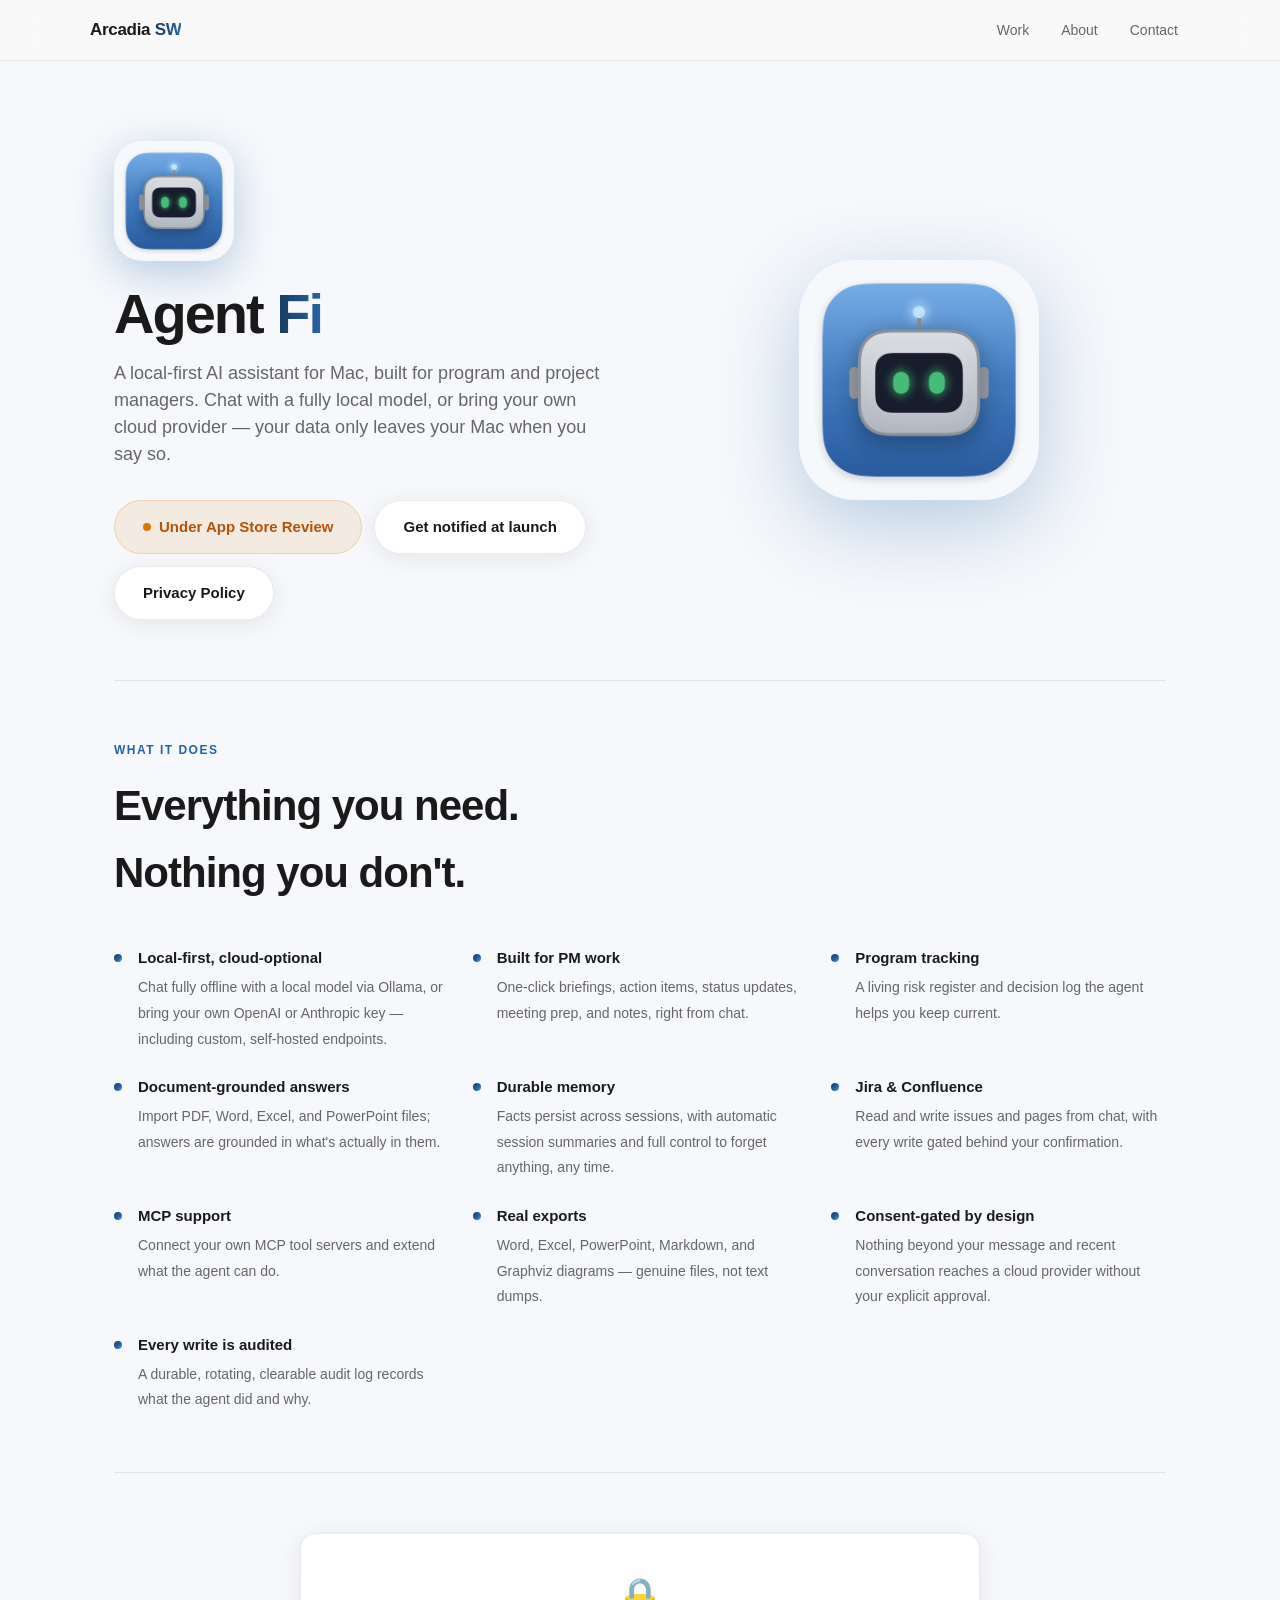
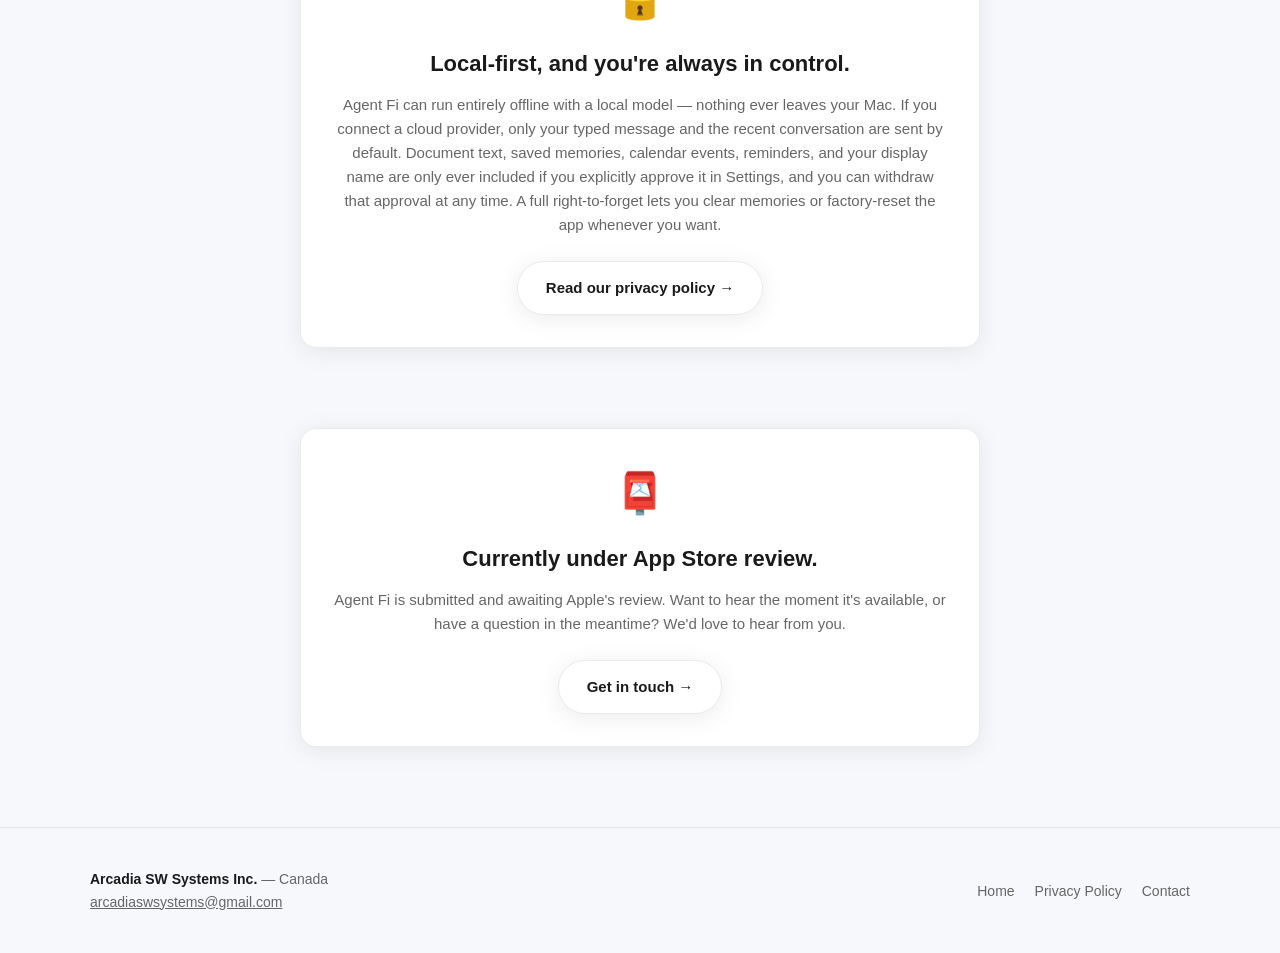
==== agent-fi/index.html @ 903f8746 "Add Agent Fi app page and cover it in the privacy policy Agent Fi for Mac is listed as Under App Sto" ====
<!DOCTYPE html>
<html lang="en">
<head>
  <meta charset="UTF-8" />
  <meta name="viewport" content="width=device-width, initial-scale=1.0" />
  <title>Agent Fi — Local-first AI assistant for Mac</title>
  <meta name="description" content="Agent Fi is a local-first AI assistant for Mac. Chat fully offline with a local model or bring your own OpenAI/Anthropic key, ground answers in your own documents, and manage Jira, Confluence, calendar, and reminders — with a consent gate and full right-to-forget." />
  <meta property="og:title" content="Agent Fi — Local-first AI assistant for Mac" />
  <meta property="og:description" content="Chat fully offline or bring your own cloud key. Document-grounded answers, Jira/Confluence, MCP tools, and real exports — your data only leaves your Mac when you say so." />
  <meta property="og:url" content="https://arcadiaswsystemsinc.github.io/agent-fi/" />
  <base href="/" />
  <link rel="stylesheet" href="css/style.css" />
</head>
<body>

  <nav>
    <div class="nav-inner">
      <a class="nav-logo" href="/">Arcadia <span>SW</span></a>
      <ul class="nav-links">
        <li><a href="/#apps">Work</a></li>
        <li><a href="/#about">About</a></li>
        <li><a href="mailto:arcadiaswsystems@gmail.com">Contact</a></li>
      </ul>
    </div>
  </nav>

  <main>
    <div class="page">

      <!-- App Hero -->
      <section class="app-hero">
        <div>
          <div class="app-hero-icon"><img src="agent-fi/icon.png" alt="Agent Fi icon" /></div>
          <h1>Agent <span class="gradient-text">Fi</span></h1>
          <p class="app-hero-sub">A local-first AI assistant for Mac, built for program and project managers. Chat with a fully local model, or bring your own cloud provider — your data only leaves your Mac when you say so.</p>
          <div class="btn-group" style="justify-content: flex-start;">
            <span class="btn btn-pending" aria-label="Under App Store Review">
              <span class="pending-dot"></span> Under App Store Review
            </span>
            <a href="mailto:arcadiaswsystems@gmail.com?subject=Agent%20Fi%20early%20access" class="btn btn-secondary">Get notified at launch</a>
            <a href="privacy/#agent-fi" class="btn btn-secondary">Privacy Policy</a>
          </div>
        </div>
        <div style="display: flex; justify-content: center;">
          <img src="agent-fi/icon.png" alt="Agent Fi app icon" style="width: 240px; height: 240px; border-radius: 56px; box-shadow: 0 24px 80px rgba(37,99,168,0.3);" />
        </div>
      </section>

      <!-- Features -->
      <section class="features-section">
        <p class="section-label">What it does</p>
        <h2 class="section-title" style="margin-bottom: 0;">Everything you need.<br>Nothing you don't.</h2>
        <div class="features-grid">
          <div class="feature-item">
            <div class="feature-dot"></div>
            <div class="feature-text">
              <strong>Local-first, cloud-optional</strong>
              <span>Chat fully offline with a local model via Ollama, or bring your own OpenAI or Anthropic key — including custom, self-hosted endpoints.</span>
            </div>
          </div>
          <div class="feature-item">
            <div class="feature-dot"></div>
            <div class="feature-text">
              <strong>Built for PM work</strong>
              <span>One-click briefings, action items, status updates, meeting prep, and notes, right from chat.</span>
            </div>
          </div>
          <div class="feature-item">
            <div class="feature-dot"></div>
            <div class="feature-text">
              <strong>Program tracking</strong>
              <span>A living risk register and decision log the agent helps you keep current.</span>
            </div>
          </div>
          <div class="feature-item">
            <div class="feature-dot"></div>
            <div class="feature-text">
              <strong>Document-grounded answers</strong>
              <span>Import PDF, Word, Excel, and PowerPoint files; answers are grounded in what's actually in them.</span>
            </div>
          </div>
          <div class="feature-item">
            <div class="feature-dot"></div>
            <div class="feature-text">
              <strong>Durable memory</strong>
              <span>Facts persist across sessions, with automatic session summaries and full control to forget anything, any time.</span>
            </div>
          </div>
          <div class="feature-item">
            <div class="feature-dot"></div>
            <div class="feature-text">
              <strong>Jira &amp; Confluence</strong>
              <span>Read and write issues and pages from chat, with every write gated behind your confirmation.</span>
            </div>
          </div>
          <div class="feature-item">
            <div class="feature-dot"></div>
            <div class="feature-text">
              <strong>MCP support</strong>
              <span>Connect your own MCP tool servers and extend what the agent can do.</span>
            </div>
          </div>
          <div class="feature-item">
            <div class="feature-dot"></div>
            <div class="feature-text">
              <strong>Real exports</strong>
              <span>Word, Excel, PowerPoint, Markdown, and Graphviz diagrams — genuine files, not text dumps.</span>
            </div>
          </div>
          <div class="feature-item">
            <div class="feature-dot"></div>
            <div class="feature-text">
              <strong>Consent-gated by design</strong>
              <span>Nothing beyond your message and recent conversation reaches a cloud provider without your explicit approval.</span>
            </div>
          </div>
          <div class="feature-item">
            <div class="feature-dot"></div>
            <div class="feature-text">
              <strong>Every write is audited</strong>
              <span>A durable, rotating, clearable audit log records what the agent did and why.</span>
            </div>
          </div>
        </div>
      </section>

      <!-- Privacy callout -->
      <section id="agent-fi-privacy" style="padding: 60px 0 40px; border-top: 1px solid var(--border);">
        <div class="card" style="max-width: 680px; margin: 0 auto; text-align: center;">
          <div style="font-size: 40px; margin-bottom: 16px;">🔒</div>
          <h3 style="font-size: 22px; font-weight: 800; margin-bottom: 12px;">Local-first, and you're always in control.</h3>
          <p style="color: var(--muted); font-size: 15px; line-height: 1.6; margin-bottom: 24px;">Agent Fi can run entirely offline with a local model — nothing ever leaves your Mac. If you connect a cloud provider, only your typed message and the recent conversation are sent by default. Document text, saved memories, calendar events, reminders, and your display name are only ever included if you explicitly approve it in Settings, and you can withdraw that approval at any time. A full right-to-forget lets you clear memories or factory-reset the app whenever you want.</p>
          <a href="privacy/#agent-fi" class="btn btn-secondary" style="margin: 0 auto;">Read our privacy policy →</a>
        </div>
      </section>

      <!-- Get in touch -->
      <section style="padding: 40px 0 80px;">
        <div class="card" style="max-width: 680px; margin: 0 auto; text-align: center;">
          <div style="font-size: 40px; margin-bottom: 16px;">📮</div>
          <h3 style="font-size: 22px; font-weight: 800; margin-bottom: 12px;">Currently under App Store review.</h3>
          <p style="color: var(--muted); font-size: 15px; line-height: 1.6; margin-bottom: 24px;">Agent Fi is submitted and awaiting Apple's review. Want to hear the moment it's available, or have a question in the meantime? We'd love to hear from you.</p>
          <a href="mailto:arcadiaswsystems@gmail.com?subject=Agent%20Fi" class="btn btn-secondary" style="margin: 0 auto;">Get in touch →</a>
        </div>
      </section>

    </div>
  </main>

  <footer>
    <div class="footer-inner">
      <div class="footer-left">
        <strong>Arcadia SW Systems Inc.</strong> — Canada<br>
        <a href="mailto:arcadiaswsystems@gmail.com" style="color: inherit;">arcadiaswsystems@gmail.com</a>
      </div>
      <ul class="footer-links">
        <li><a href="/">Home</a></li>
        <li><a href="privacy/#agent-fi">Privacy Policy</a></li>
        <li><a href="mailto:arcadiaswsystems@gmail.com">Contact</a></li>
      </ul>
    </div>
  </footer>

</body>
</html>
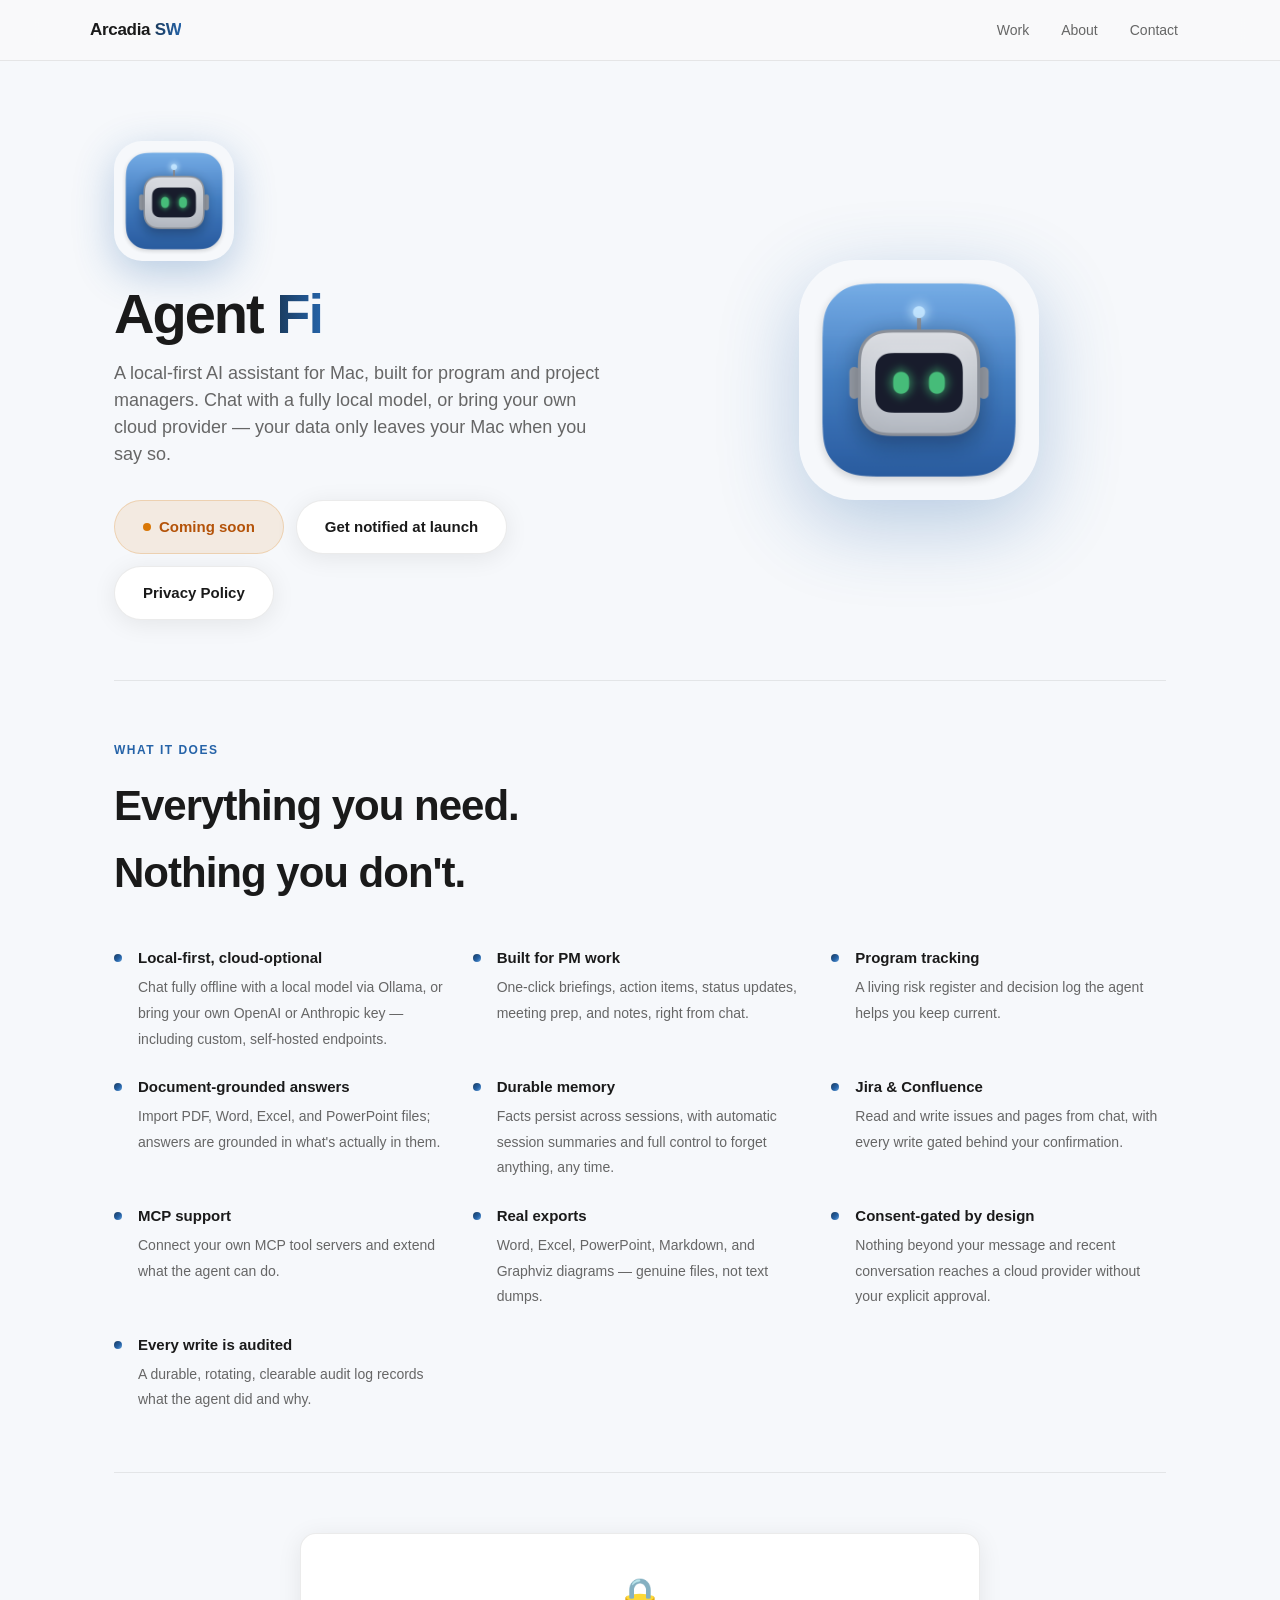
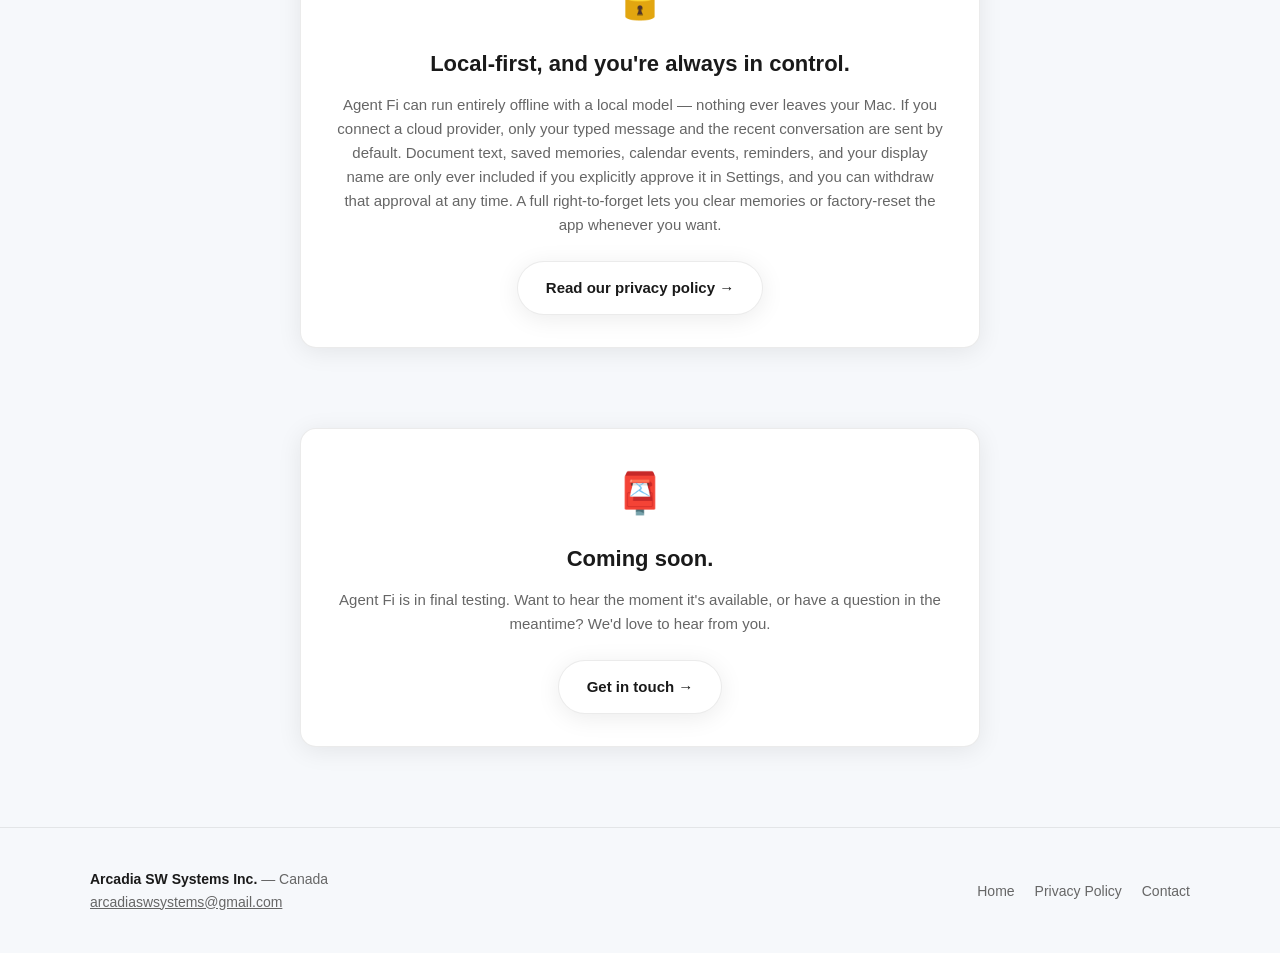
==== commit 1432d987: "Add a Coming soon section with ModelStash and Odds & Mends pages; CityGrid covers Peel - Coming soon" ====
--- a/agent-fi/index.html
+++ b/agent-fi/index.html
@@ -7,7 +7,7 @@
   <meta name="description" content="Agent Fi is a local-first AI assistant for Mac. Chat fully offline with a local model or bring your own OpenAI/Anthropic key, ground answers in your own documents, and manage Jira, Confluence, calendar, and reminders — with a consent gate and full right-to-forget." />
   <meta property="og:title" content="Agent Fi — Local-first AI assistant for Mac" />
   <meta property="og:description" content="Chat fully offline or bring your own cloud key. Document-grounded answers, Jira/Confluence, MCP tools, and real exports — your data only leaves your Mac when you say so." />
-  <meta property="og:url" content="https://arcadiaswsystemsinc.github.io/agent-fi/" />
+  <meta property="og:url" content="https://arcadiaswsystems.ca/agent-fi/" />
   <base href="/" />
   <link rel="stylesheet" href="css/style.css" />
 </head>
@@ -34,8 +34,8 @@
           <h1>Agent <span class="gradient-text">Fi</span></h1>
           <p class="app-hero-sub">A local-first AI assistant for Mac, built for program and project managers. Chat with a fully local model, or bring your own cloud provider — your data only leaves your Mac when you say so.</p>
           <div class="btn-group" style="justify-content: flex-start;">
-            <span class="btn btn-pending" aria-label="Under App Store Review">
-              <span class="pending-dot"></span> Under App Store Review
+            <span class="btn btn-pending" aria-label="Coming soon">
+              <span class="pending-dot"></span> Coming soon
             </span>
             <a href="mailto:arcadiaswsystems@gmail.com?subject=Agent%20Fi%20early%20access" class="btn btn-secondary">Get notified at launch</a>
             <a href="privacy/#agent-fi" class="btn btn-secondary">Privacy Policy</a>
@@ -138,8 +138,8 @@
       <section style="padding: 40px 0 80px;">
         <div class="card" style="max-width: 680px; margin: 0 auto; text-align: center;">
           <div style="font-size: 40px; margin-bottom: 16px;">📮</div>
-          <h3 style="font-size: 22px; font-weight: 800; margin-bottom: 12px;">Currently under App Store review.</h3>
-          <p style="color: var(--muted); font-size: 15px; line-height: 1.6; margin-bottom: 24px;">Agent Fi is submitted and awaiting Apple's review. Want to hear the moment it's available, or have a question in the meantime? We'd love to hear from you.</p>
+          <h3 style="font-size: 22px; font-weight: 800; margin-bottom: 12px;">Coming soon.</h3>
+          <p style="color: var(--muted); font-size: 15px; line-height: 1.6; margin-bottom: 24px;">Agent Fi is in final testing. Want to hear the moment it's available, or have a question in the meantime? We'd love to hear from you.</p>
           <a href="mailto:arcadiaswsystems@gmail.com?subject=Agent%20Fi" class="btn btn-secondary" style="margin: 0 auto;">Get in touch →</a>
         </div>
       </section>
